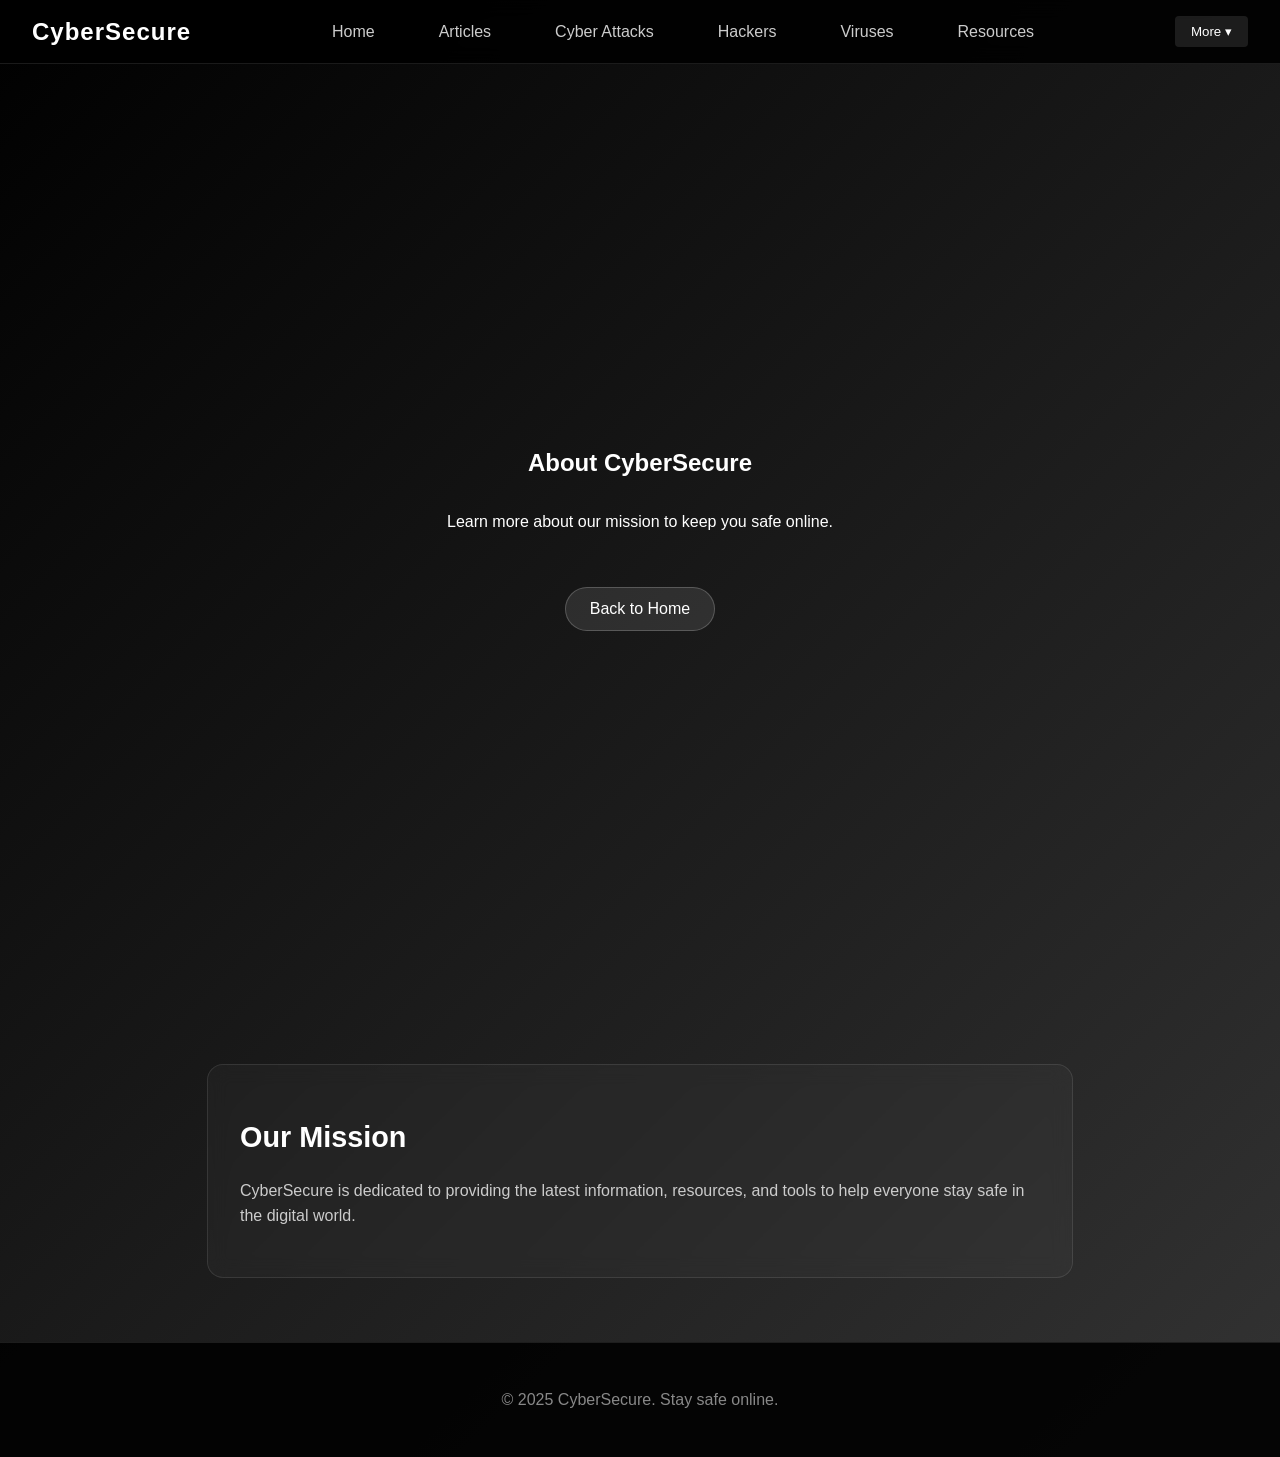
==== about.html @ 18f3741c "Add files via upload" ====
<!DOCTYPE html>
<html lang="en">
<head>
    <meta charset="UTF-8">
    <meta name="viewport" content="width=device-width, initial-scale=1.0">
    <title>About - CyberSecure</title>
    <link rel="stylesheet" href="css.css">
</head>
<body>
    <header>
        <nav class="navbar">
            <div class="navbar-logo">CyberSecure</div>
            <ul class="navbar-menu">
                <li><a href="index.html">Home</a></li>
                <li><a href="articles.html">Articles</a></li>
                <li><a href="attacks.html">Cyber Attacks</a></li>
                <li><a href="hackers.html">Hackers</a></li>
                <li><a href="viruses.html">Viruses</a></li>
                <li><a href="resources.html">Resources</a></li>
            </ul>
            <div class="navbar-dropdown">
                <button class="dropdown-btn">More ▾</button>
                <div class="dropdown-content">
                    <a href="about.html">About</a>
                    <a href="tools.html">Tools</a>
                    <a href="contact.html">Contact</a>
                </div>
            </div>
        </nav>
    </header>
    <main>
        <section class="hero">
            <h1>About CyberSecure</h1>
            <p class="hint">Learn more about our mission to keep you safe online.</p>
            <div class="quick-links">
                <a href="index.html" class="quick-link">Back to Home</a>
            </div>
        </section>
        <section class="content">
            <h2>Our Mission</h2>
            <p>CyberSecure is dedicated to providing the latest information, resources, and tools to help everyone stay safe in the digital world.</p>
        </section>
    </main>
    <footer class="footer">
        <p>&copy; 2025 CyberSecure. Stay safe online.</p>
    </footer>
</body>
</html>
---- css.css ----
/* Modern Black & White Cybersecurity Website */
body {
    margin: 0;
    font-family: 'Inter', 'Segoe UI', 'Roboto', sans-serif;
    background: linear-gradient(135deg, #000000 0%, #1a1a1a 50%, #333333 100%);
    min-height: 100vh;
    color: #ffffff;
    overflow-x: hidden;
    position: relative;
}

/* Binary Background Animation */
.binary-bg {
    position: fixed;
    top: 0;
    left: 0;
    width: 100%;
    height: 100%;
    z-index: -1;
    overflow: hidden;
    opacity: 0.1;
}

.binary-code {
    position: absolute;
    font-family: 'Courier New', monospace;
    font-size: 14px;
    color: #ffffff;
    white-space: nowrap;
    animation: fallDown 10s linear infinite;
}

@keyframes fallDown {
    0% {
        transform: translateY(-100vh);
        opacity: 0;
    }
    10% {
        opacity: 1;
    }
    90% {
        opacity: 1;
    }
    100% {
        transform: translateY(100vh);
        opacity: 0;
    }
}

/* Navigation */
.navbar {
    display: flex;
    justify-content: space-between;
    align-items: center;
    padding: 1rem 2rem;
    background: rgba(0, 0, 0, 0.9);
    backdrop-filter: blur(10px);
    border-bottom: 1px solid rgba(255, 255, 255, 0.1);
    position: fixed;
    top: 0;
    width: 100%;
    z-index: 1000;
    box-sizing: border-box;
}

.navbar-logo {
    font-size: 1.5rem;
    font-weight: 700;
    color: #ffffff;
    letter-spacing: 1px;
}

.navbar-menu {
    display: flex;
    list-style: none;
    margin: 0;
    padding: 0;
    gap: 2rem;
}

.navbar-menu li a {
    color: #cccccc;
    text-decoration: none;
    font-weight: 500;
    transition: all 0.3s ease;
    padding: 0.5rem 1rem;
    border-radius: 4px;
}

.navbar-menu li a:hover {
    color: #ffffff;
    background: rgba(255, 255, 255, 0.1);
}

.navbar-dropdown {
    position: relative;
}

.dropdown-btn {
    background: rgba(255, 255, 255, 0.1);
    color: #ffffff;
    border: none;
    padding: 0.5rem 1rem;
    border-radius: 4px;
    cursor: pointer;
    font-weight: 500;
    transition: all 0.3s ease;
}

.dropdown-btn:hover {
    background: rgba(255, 255, 255, 0.2);
}

.dropdown-content {
    position: absolute;
    top: 100%;
    right: 0;
    background: rgba(0, 0, 0, 0.95);
    backdrop-filter: blur(10px);
    border: 1px solid rgba(255, 255, 255, 0.1);
    border-radius: 8px;
    min-width: 160px;
    opacity: 0;
    visibility: hidden;
    transform: translateY(-10px);
    transition: all 0.3s ease;
    margin-top: 0.5rem;
}

.navbar-dropdown:hover .dropdown-content {
    opacity: 1;
    visibility: visible;
    transform: translateY(0);
}

.dropdown-content a {
    display: block;
    padding: 0.75rem 1rem;
    color: #cccccc;
    text-decoration: none;
    transition: all 0.3s ease;
    border-bottom: 1px solid rgba(255, 255, 255, 0.1);
}

.dropdown-content a:last-child {
    border-bottom: none;
}

.dropdown-content a:hover {
    background: rgba(255, 255, 255, 0.1);
    color: #ffffff;
}

/* Main Content */
.hero {
    min-height: 100vh;
    display: flex;
    flex-direction: column;
    justify-content: center;
    align-items: center;
    text-align: center;
    padding: 2rem;
    padding-top: 100px;
    position: relative;
}

.main-title {
    margin-bottom: 3rem;
    z-index: 1;
}

.brand {
    font-size: 1.2rem;
    color: #cccccc;
    font-weight: 400;
    margin-bottom: 0.5rem;
    letter-spacing: 2px;
    text-transform: uppercase;
}

.cyber-title {
    font-size: 4rem;
    font-weight: 800;
    color: #ffffff;
    margin: 0;
    letter-spacing: -2px;
    text-shadow: 0 0 30px rgba(255, 255, 255, 0.3);
    font-family: 'Inter', sans-serif;
}

.subtitle {
    font-size: 1.3rem;
    color: #999999;
    margin-top: 1rem;
    font-weight: 300;
    letter-spacing: 1px;
}

/* AI Search Bar Container */
.search-container {
    position: relative;
    width: 100%;
    max-width: 600px;
    margin: 2rem auto;
    z-index: 10;
}

.ai-search-bar {
    display: flex;
    align-items: center;
    background: rgba(255, 255, 255, 0.05);
    border: 2px solid rgba(255, 255, 255, 0.1);
    border-radius: 50px;
    padding: 1rem 1.5rem;
    backdrop-filter: blur(10px);
    transition: all 0.3s ease;
    position: relative;
}

.ai-search-bar:hover {
    border-color: rgba(255, 255, 255, 0.3);
    box-shadow: 0 0 30px rgba(255, 255, 255, 0.1);
}

.ai-search-bar input {
    flex: 1;
    background: none;
    border: none;
    color: #ffffff;
    font-size: 1.1rem;
    outline: none;
    padding: 0.5rem 1rem;
    font-weight: 400;
}

.ai-search-bar input::placeholder {
    color: #888888;
}

.ai-search-btn {
    background: linear-gradient(135deg, #ffffff 0%, #cccccc 100%);
    color: #000000;
    border: none;
    border-radius: 50%;
    width: 50px;
    height: 50px;
    display: flex;
    align-items: center;
    justify-content: center;
    cursor: pointer;
    transition: all 0.3s ease;
    font-size: 1.2rem;
    margin-left: 1rem;
}

.ai-search-btn:hover {
    transform: scale(1.05);
    box-shadow: 0 0 20px rgba(255, 255, 255, 0.3);
}

/* AI Response Speech Bubble */
.ai-response {
    position: absolute;
    top: 100%;
    left: 0;
    right: 0;
    margin-top: 1rem;
    background: rgba(0, 0, 0, 0.9);
    backdrop-filter: blur(15px);
    border: 1px solid rgba(255, 255, 255, 0.2);
    border-radius: 20px;
    padding: 1.5rem;
    color: #ffffff;
    font-size: 1rem;
    line-height: 1.6;
    opacity: 0;
    transform: translateY(-20px);
    transition: all 0.5s cubic-bezier(0.4, 0, 0.2, 1);
    pointer-events: none;
    max-height: 300px;
    overflow-y: auto;
}

.ai-response.show {
    opacity: 1;
    transform: translateY(0);
    pointer-events: auto;
}

.ai-response::before {
    content: '';
    position: absolute;
    top: -10px;
    left: 50%;
    transform: translateX(-50%);
    width: 0;
    height: 0;
    border-left: 10px solid transparent;
    border-right: 10px solid transparent;
    border-bottom: 10px solid rgba(0, 0, 0, 0.9);
}

/* Stats Cards */
.stats-cards {
    display: grid;
    grid-template-columns: repeat(auto-fit, minmax(200px, 1fr));
    gap: 1.5rem;
    margin: 3rem 0;
    max-width: 1000px;
    width: 100%;
}

.stats-card {
    background: rgba(255, 255, 255, 0.05);
    border: 1px solid rgba(255, 255, 255, 0.1);
    border-radius: 16px;
    padding: 2rem;
    text-align: center;
    backdrop-filter: blur(10px);
    transition: all 0.3s ease;
}

.stats-card:hover {
    transform: translateY(-5px);
    border-color: rgba(255, 255, 255, 0.3);
    box-shadow: 0 20px 40px rgba(0, 0, 0, 0.3);
}

.stats-icon {
    font-size: 2rem;
    margin-bottom: 1rem;
    opacity: 0.8;
}

.stats-main {
    font-size: 2.5rem;
    font-weight: 700;
    color: #ffffff;
    margin-bottom: 0.5rem;
}

.stats-label {
    font-size: 0.9rem;
    color: #cccccc;
    font-weight: 400;
    margin-bottom: 0.5rem;
}

.stats-change {
    font-size: 0.8rem;
    padding: 0.25rem 0.5rem;
    border-radius: 12px;
    font-weight: 500;
    background: rgba(255, 255, 255, 0.1);
    color: #ffffff;
    display: inline-block;
}

/* Quick Actions */
.quick-actions {
    margin: 4rem 0;
    max-width: 1000px;
    width: 100%;
}

.quick-actions h2 {
    text-align: center;
    font-size: 2rem;
    font-weight: 600;
    margin-bottom: 2rem;
    color: #ffffff;
}

.actions-grid {
    display: grid;
    grid-template-columns: repeat(auto-fit, minmax(240px, 1fr));
    gap: 1.5rem;
}

.action-card {
    background: rgba(255, 255, 255, 0.05);
    border: 1px solid rgba(255, 255, 255, 0.1);
    border-radius: 16px;
    padding: 2rem;
    text-align: center;
    text-decoration: none;
    color: #ffffff;
    transition: all 0.3s ease;
    backdrop-filter: blur(10px);
}

.action-card:hover {
    transform: translateY(-5px);
    border-color: rgba(255, 255, 255, 0.3);
    box-shadow: 0 20px 40px rgba(0, 0, 0, 0.3);
    color: #ffffff;
}

.action-icon {
    font-size: 2.5rem;
    margin-bottom: 1rem;
    opacity: 0.8;
}

.action-title {
    font-size: 1.2rem;
    font-weight: 600;
    margin-bottom: 0.5rem;
}

.action-desc {
    font-size: 0.9rem;
    color: #cccccc;
    line-height: 1.4;
}

/* Common Questions & Fun Facts */
.common-questions, .fun-facts {
    margin: 3rem 0;
    max-width: 800px;
    width: 100%;
    background: rgba(255, 255, 255, 0.03);
    border: 1px solid rgba(255, 255, 255, 0.1);
    border-radius: 16px;
    padding: 2rem;
    backdrop-filter: blur(10px);
}

.common-questions h2, .fun-facts h2 {
    font-size: 1.5rem;
    font-weight: 600;
    margin-bottom: 1.5rem;
    color: #ffffff;
    text-align: center;
}

.common-questions ul, .fun-facts ul {
    list-style: none;
    padding: 0;
    margin: 0;
}

.common-questions li, .fun-facts li {
    padding: 0.75rem 0;
    border-bottom: 1px solid rgba(255, 255, 255, 0.1);
    color: #cccccc;
    line-height: 1.5;
}

.common-questions li:last-child, .fun-facts li:last-child {
    border-bottom: none;
}

/* Binary Trail Effect */
.binary-trail {
    position: fixed;
    pointer-events: none;
    font-family: 'Courier New', monospace;
    font-size: 12px;
    color: rgba(255, 255, 255, 0.6);
    z-index: 5;
    animation: fadeTrail 1.5s ease-out forwards;
}

@keyframes fadeTrail {
    0% {
        opacity: 1;
        transform: scale(1);
    }
    100% {
        opacity: 0;
        transform: scale(0.8) translateY(20px);
    }
}

/* Content Pages */
.content {
    max-width: 800px;
    margin: 2rem auto;
    padding: 2rem;
    background: rgba(255, 255, 255, 0.03);
    border: 1px solid rgba(255, 255, 255, 0.1);
    border-radius: 16px;
    backdrop-filter: blur(10px);
}

.content h2 {
    color: #ffffff;
    font-size: 1.8rem;
    margin-bottom: 1.5rem;
    font-weight: 600;
}

.content p {
    color: #cccccc;
    line-height: 1.6;
    margin-bottom: 1rem;
}

.content ul {
    list-style: none;
    padding: 0;
}

.content li {
    padding: 0.75rem 0;
    border-bottom: 1px solid rgba(255, 255, 255, 0.1);
}

.content li:last-child {
    border-bottom: none;
}

.content a {
    color: #ffffff;
    text-decoration: none;
    transition: color 0.3s ease;
}

.content a:hover {
    color: #cccccc;
}

/* Quick Links */
.quick-links {
    text-align: center;
    margin: 2rem 0;
}

.quick-link {
    display: inline-block;
    background: rgba(255, 255, 255, 0.1);
    color: #ffffff;
    padding: 0.75rem 1.5rem;
    border-radius: 25px;
    text-decoration: none;
    margin: 0.5rem;
    transition: all 0.3s ease;
    font-weight: 500;
    border: 1px solid rgba(255, 255, 255, 0.2);
}

.quick-link:hover {
    background: rgba(255, 255, 255, 0.2);
    transform: translateY(-2px);
    box-shadow: 0 10px 20px rgba(0, 0, 0, 0.2);
    color: #ffffff;
}

/* Footer */
.footer {
    background: rgba(0, 0, 0, 0.9);
    border-top: 1px solid rgba(255, 255, 255, 0.1);
    padding: 2rem;
    text-align: center;
    color: #888888;
    margin-top: 4rem;
}

/* Animations */
@keyframes fadeInUp {
    from {
        opacity: 0;
        transform: translateY(30px);
    }
    to {
        opacity: 1;
        transform: translateY(0);
    }
}

.hero > * {
    animation: fadeInUp 0.8s ease-out;
}

/* Responsive Design */
@media (max-width: 768px) {
    .navbar {
        padding: 1rem;
    }
    
    .navbar-menu {
        display: none;
    }
    
    .cyber-title {
        font-size: 2.5rem;
    }
    
    .hero {
        padding: 1rem;
        padding-top: 80px;
    }
    
    .stats-cards {
        grid-template-columns: 1fr;
    }
    
    .actions-grid {
        grid-template-columns: 1fr;
    }
    
    .ai-search-bar {
        padding: 0.75rem 1rem;
    }
    
    .content {
        margin: 1rem;
        padding: 1.5rem;
    }
}

/* Form Styling */
form input, form textarea {
    background: rgba(255, 255, 255, 0.05);
    border: 1px solid rgba(255, 255, 255, 0.2);
    color: #ffffff;
    border-radius: 8px;
    padding: 12px;
    font-family: inherit;
    transition: border-color 0.3s ease;
}

form input:focus, form textarea:focus {
    outline: none;
    border-color: rgba(255, 255, 255, 0.5);
}

form input::placeholder, form textarea::placeholder {
    color: #888888;
}
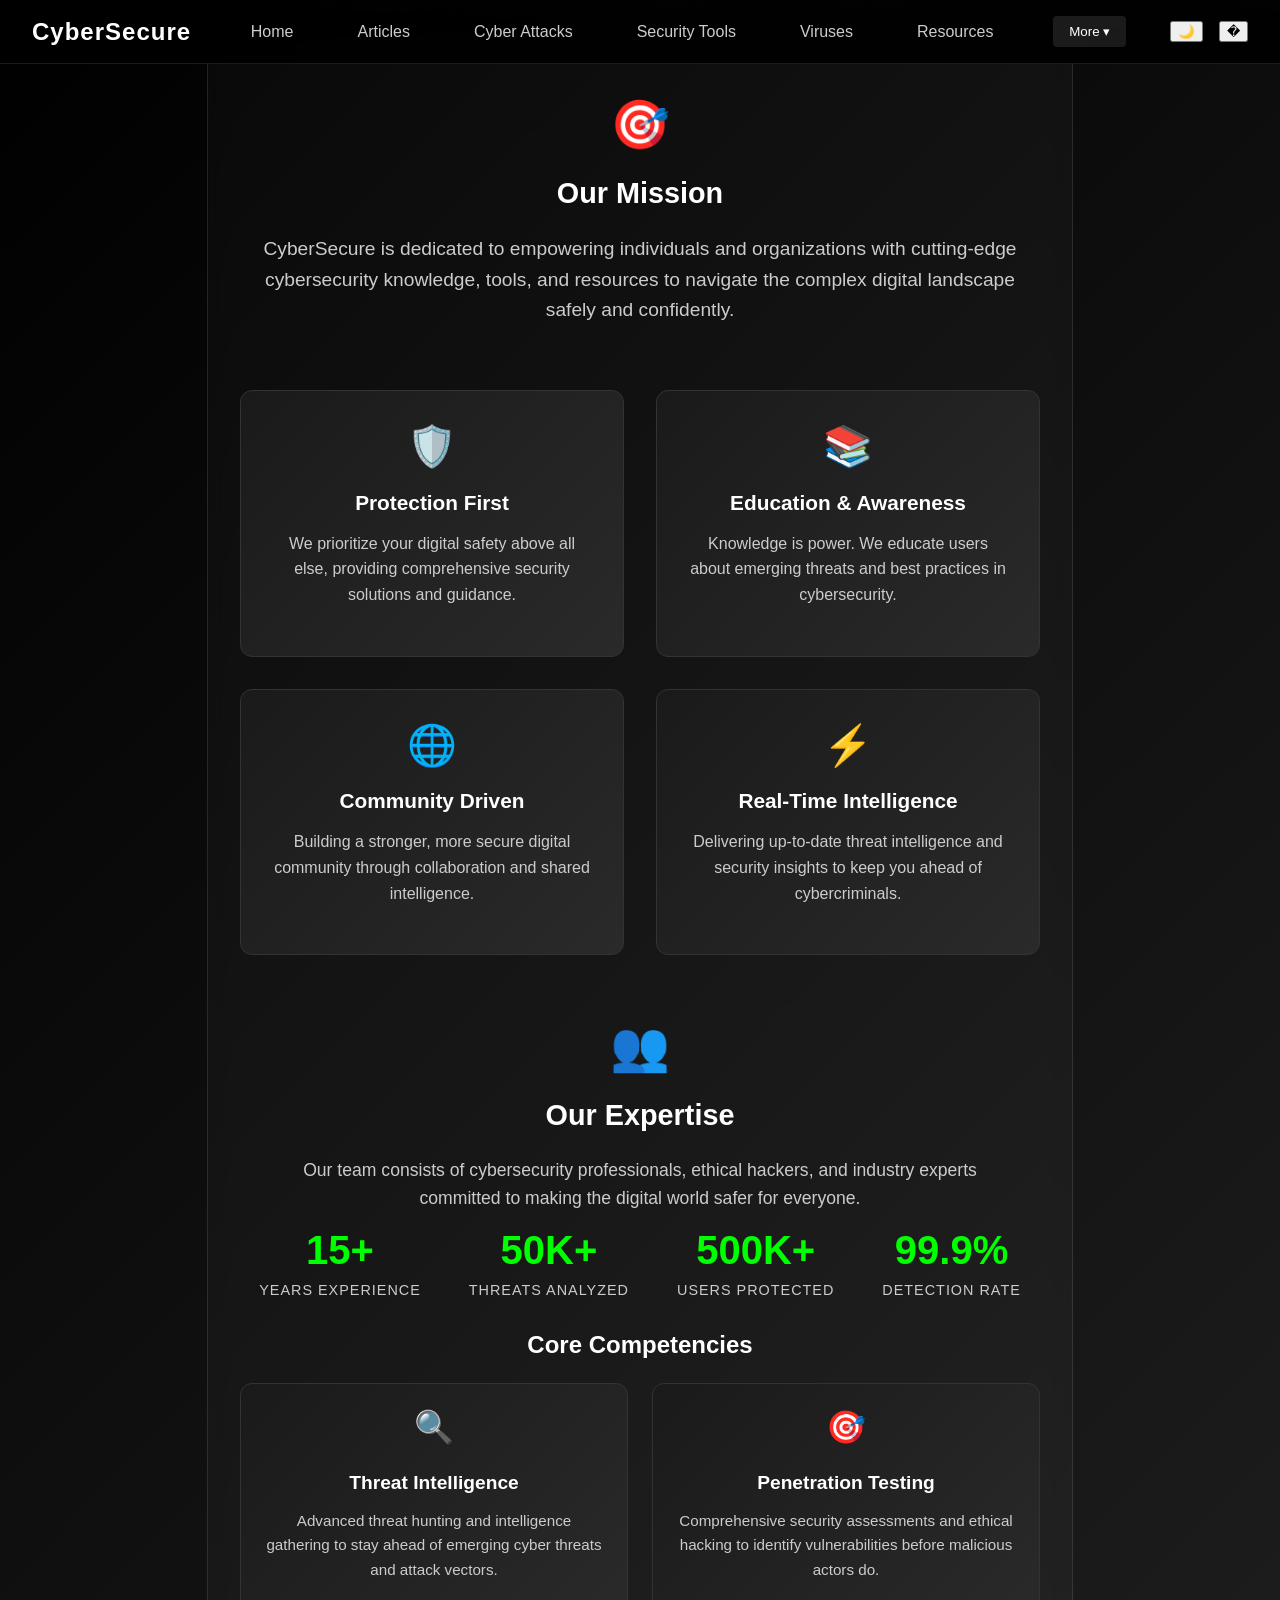
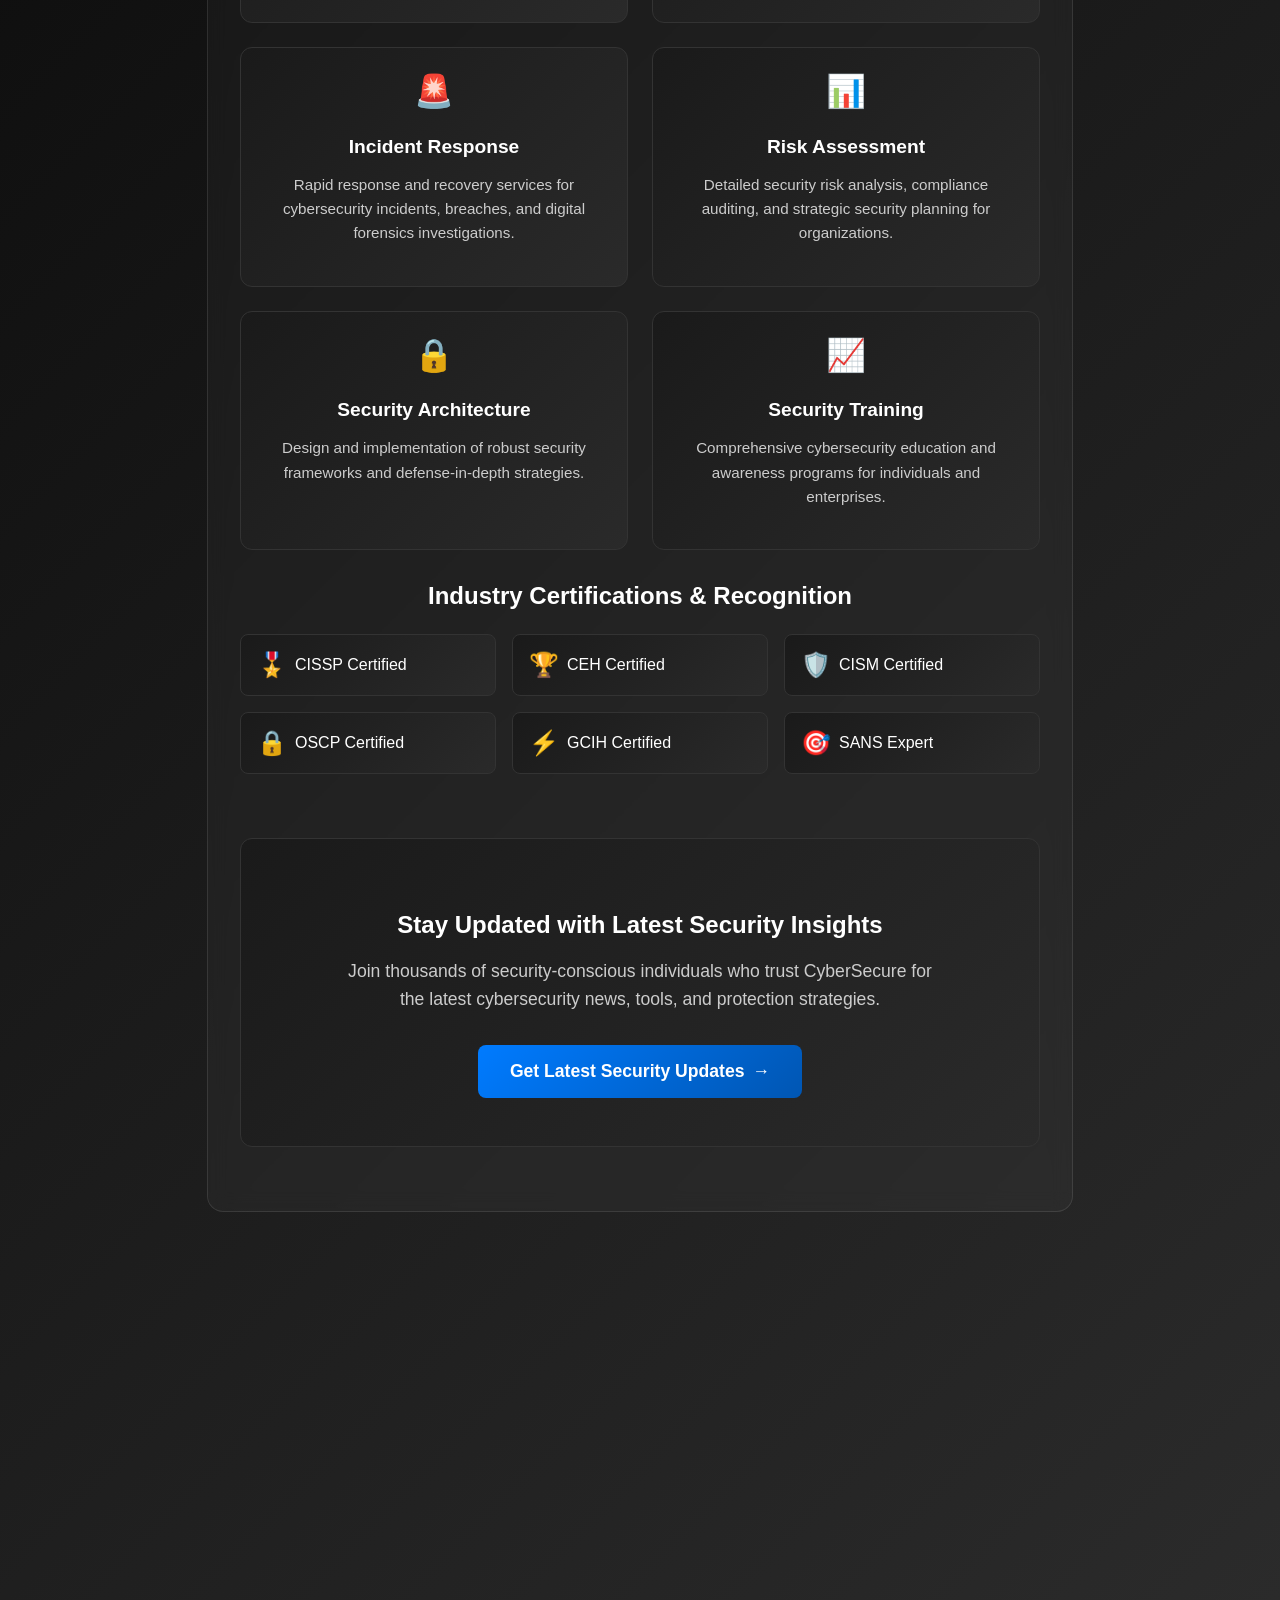
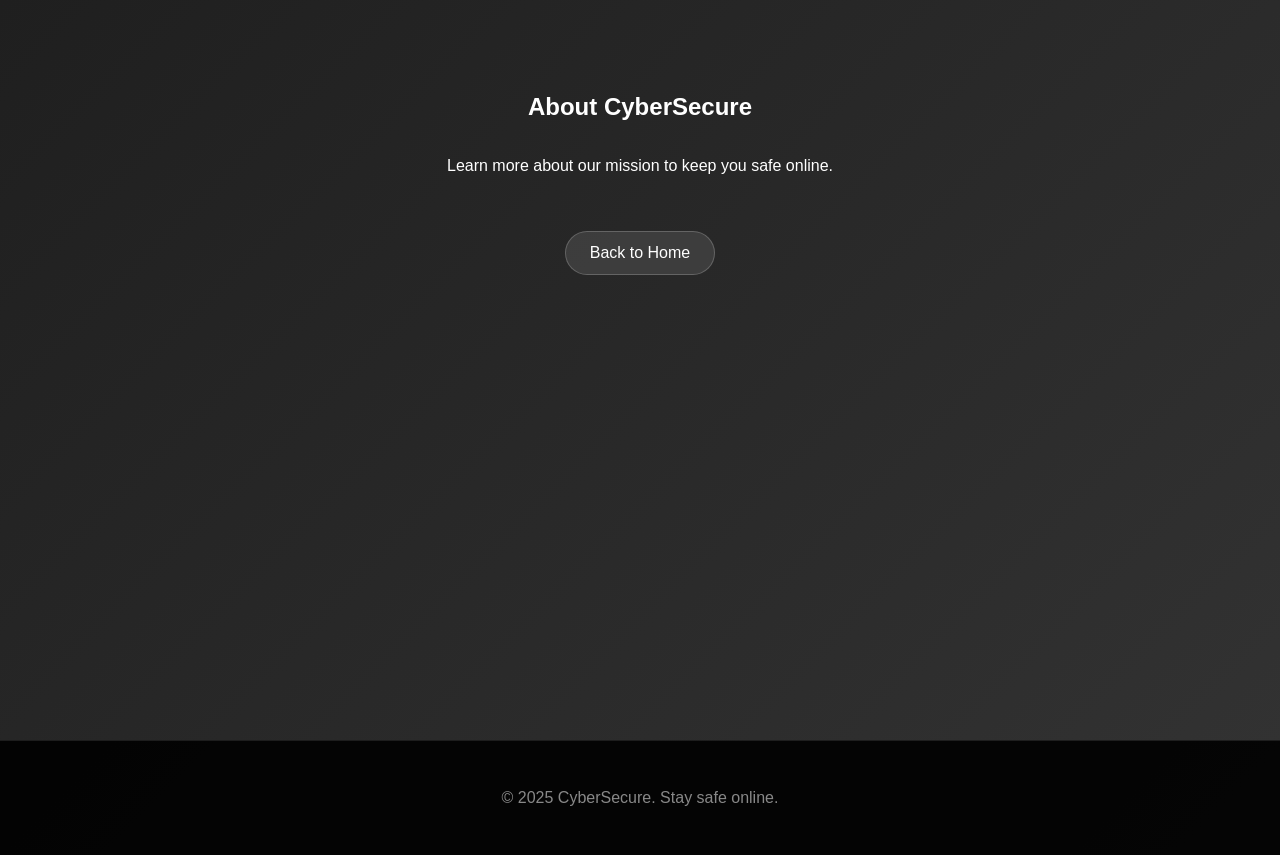
==== commit 25c183fc: "Add files via upload" ====
--- a/about.html
+++ b/about.html
@@ -14,7 +14,7 @@
                 <li><a href="index.html">Home</a></li>
                 <li><a href="articles.html">Articles</a></li>
                 <li><a href="attacks.html">Cyber Attacks</a></li>
-                <li><a href="hackers.html">Hackers</a></li>
+                <li><a href="tools.html">Security Tools</a></li>
                 <li><a href="viruses.html">Viruses</a></li>
                 <li><a href="resources.html">Resources</a></li>
             </ul>
@@ -26,9 +26,153 @@
                     <a href="contact.html">Contact</a>
                 </div>
             </div>
+            <div class="navbar-controls">
+                <button id="theme-toggle" class="control-btn" title="Toggle Theme">
+                    <span class="theme-icon">🌙</span>
+                </button>
+                <button id="music-toggle" class="control-btn" title="Toggle Mouse Trail">
+                    <span class="music-icon">🐭</span>
+                </button>
+            </div>
         </nav>
     </header>
     <main>
+        <section class="content">
+            <div class="about-container">
+                <div class="mission-section">
+                    <div class="section-icon">🎯</div>
+                    <h2>Our Mission</h2>
+                    <p class="mission-text">CyberSecure is dedicated to empowering individuals and organizations with cutting-edge cybersecurity knowledge, tools, and resources to navigate the complex digital landscape safely and confidently.</p>
+                </div>
+
+                <div class="values-grid">
+                    <div class="value-card">
+                        <div class="value-icon">🛡️</div>
+                        <h3>Protection First</h3>
+                        <p>We prioritize your digital safety above all else, providing comprehensive security solutions and guidance.</p>
+                    </div>
+
+                    <div class="value-card">
+                        <div class="value-icon">📚</div>
+                        <h3>Education & Awareness</h3>
+                        <p>Knowledge is power. We educate users about emerging threats and best practices in cybersecurity.</p>
+                    </div>
+
+                    <div class="value-card">
+                        <div class="value-icon">🌐</div>
+                        <h3>Community Driven</h3>
+                        <p>Building a stronger, more secure digital community through collaboration and shared intelligence.</p>
+                    </div>
+
+                    <div class="value-card">
+                        <div class="value-icon">⚡</div>
+                        <h3>Real-Time Intelligence</h3>
+                        <p>Delivering up-to-date threat intelligence and security insights to keep you ahead of cybercriminals.</p>
+                    </div>
+                </div>
+
+                <div class="team-section">
+                    <div class="section-icon">👥</div>
+                    <h2>Our Expertise</h2>
+                    <p class="team-description">Our team consists of cybersecurity professionals, ethical hackers, and industry experts committed to making the digital world safer for everyone.</p>
+                    
+                    <div class="stats-container">
+                        <div class="stat-item">
+                            <span class="stat-number">15+</span>
+                            <span class="stat-label">Years Experience</span>
+                        </div>
+                        <div class="stat-item">
+                            <span class="stat-number">50K+</span>
+                            <span class="stat-label">Threats Analyzed</span>
+                        </div>
+                        <div class="stat-item">
+                            <span class="stat-number">500K+</span>
+                            <span class="stat-label">Users Protected</span>
+                        </div>
+                        <div class="stat-item">
+                            <span class="stat-number">99.9%</span>
+                            <span class="stat-label">Detection Rate</span>
+                        </div>
+                    </div>
+
+                    <div class="expertise-areas">
+                        <h3>Core Competencies</h3>
+                        <div class="expertise-grid">
+                            <div class="expertise-card">
+                                <div class="expertise-icon">🔍</div>
+                                <h4>Threat Intelligence</h4>
+                                <p>Advanced threat hunting and intelligence gathering to stay ahead of emerging cyber threats and attack vectors.</p>
+                            </div>
+                            <div class="expertise-card">
+                                <div class="expertise-icon">🎯</div>
+                                <h4>Penetration Testing</h4>
+                                <p>Comprehensive security assessments and ethical hacking to identify vulnerabilities before malicious actors do.</p>
+                            </div>
+                            <div class="expertise-card">
+                                <div class="expertise-icon">🚨</div>
+                                <h4>Incident Response</h4>
+                                <p>Rapid response and recovery services for cybersecurity incidents, breaches, and digital forensics investigations.</p>
+                            </div>
+                            <div class="expertise-card">
+                                <div class="expertise-icon">📊</div>
+                                <h4>Risk Assessment</h4>
+                                <p>Detailed security risk analysis, compliance auditing, and strategic security planning for organizations.</p>
+                            </div>
+                            <div class="expertise-card">
+                                <div class="expertise-icon">🔒</div>
+                                <h4>Security Architecture</h4>
+                                <p>Design and implementation of robust security frameworks and defense-in-depth strategies.</p>
+                            </div>
+                            <div class="expertise-card">
+                                <div class="expertise-icon">📈</div>
+                                <h4>Security Training</h4>
+                                <p>Comprehensive cybersecurity education and awareness programs for individuals and enterprises.</p>
+                            </div>
+                        </div>
+                    </div>
+
+                    <div class="certifications-section">
+                        <h3>Industry Certifications & Recognition</h3>
+                        <div class="certifications-grid">
+                            <div class="cert-badge">
+                                <div class="cert-icon">🎖️</div>
+                                <span>CISSP Certified</span>
+                            </div>
+                            <div class="cert-badge">
+                                <div class="cert-icon">🏆</div>
+                                <span>CEH Certified</span>
+                            </div>
+                            <div class="cert-badge">
+                                <div class="cert-icon">🛡️</div>
+                                <span>CISM Certified</span>
+                            </div>
+                            <div class="cert-badge">
+                                <div class="cert-icon">🔒</div>
+                                <span>OSCP Certified</span>
+                            </div>
+                            <div class="cert-badge">
+                                <div class="cert-icon">⚡</div>
+                                <span>GCIH Certified</span>
+                            </div>
+                            <div class="cert-badge">
+                                <div class="cert-icon">🎯</div>
+                                <span>SANS Expert</span>
+                            </div>
+                        </div>
+                    </div>
+                </div>
+
+                <div class="cta-section">
+                    <h3>Stay Updated with Latest Security Insights</h3>
+                    <p>Join thousands of security-conscious individuals who trust CyberSecure for the latest cybersecurity news, tools, and protection strategies.</p>
+                    <a href="https://www.cisa.gov/cybersecurity-best-practices" target="_blank" class="learn-more-btn primary">
+                        <span>Get Latest Security Updates</span>
+                        <span class="btn-icon">→</span>
+                    </a>
+                </div>
+            </div>
+        </section>
+        
         <section class="hero">
             <h1>About CyberSecure</h1>
             <p class="hint">Learn more about our mission to keep you safe online.</p>
@@ -36,13 +180,10 @@
                 <a href="index.html" class="quick-link">Back to Home</a>
             </div>
         </section>
-        <section class="content">
-            <h2>Our Mission</h2>
-            <p>CyberSecure is dedicated to providing the latest information, resources, and tools to help everyone stay safe in the digital world.</p>
-        </section>
     </main>
     <footer class="footer">
         <p>&copy; 2025 CyberSecure. Stay safe online.</p>
     </footer>
+    <script src="javascript.js"></script>
 </body>
 </html>
--- a/css.css
+++ b/css.css
@@ -20,6 +20,476 @@
     overflow: hidden;
     opacity: 0.1;
 }
+
+.binary-code {
+    position: absolute;
+    font-family: 'Courier New', monospace;
+    font-size: 14px;
+    color: #ffffff;
+    white-space: nowrap;
+    animation: fallDown 10s linear infinite;
+}
+
+.tool-card::before {
+    content: '';
+    position: absolute;
+    top: 0;
+    left: -100%;
+    width: 100%;
+    height: 100%;
+    background: linear-gradient(90deg, transparent, rgba(255, 255, 255, 0.05), transparent);
+    transition: left 0.5s ease;
+}
+
+.tool-card:hover::before {
+    left: 100%;
+}
+
+.tool-icon {
+    font-size: 3rem;
+    text-align: center;
+    margin-bottom: 10px;
+    filter: drop-shadow(0 0 10px rgba(255, 255, 255, 0.3));
+}
+
+.tool-info {
+    flex: 1;
+    display: flex;
+    flex-direction: column;
+    gap: 10px;
+}
+
+.tool-name {
+    color: #fff;
+    font-size: 1.3rem;
+    font-weight: 600;
+    margin: 0;
+    text-align: center;
+}
+
+.tool-description {
+    color: #ccc;
+    font-size: 0.95rem;
+    line-height: 1.5;
+    margin: 0;
+    text-align: center;
+}
+
+.tool-features {
+    display: flex;
+    flex-wrap: wrap;
+    gap: 8px;
+    justify-content: center;
+    margin: 10px 0;
+}
+
+.feature-tag {
+    background: linear-gradient(45deg, #333, #555);
+    color: #fff;
+    padding: 4px 12px;
+    border-radius: 20px;
+    font-size: 0.8rem;
+    border: 1px solid #666;
+    font-weight: 500;
+}
+
+.download-btn {
+    background: linear-gradient(135deg, #000, #333);
+    color: #fff;
+    text-decoration: none;
+    padding: 12px 24px;
+    border-radius: 8px;
+    text-align: center;
+    font-weight: 600;
+    border: 2px solid #fff;
+    transition: all 0.3s ease;
+    display: flex;
+    align-items: center;
+    justify-content: center;
+    gap: 8px;
+    margin-top: auto;
+}
+
+.download-btn:hover {
+    background: linear-gradient(135deg, #fff, #ccc);
+    color: #000;
+    transform: scale(1.05);
+    box-shadow: 0 5px 20px rgba(255, 255, 255, 0.3);
+}
+
+.download-icon {
+    font-size: 1.1rem;
+}
+
+.security-tips {
+    margin-top: 50px;
+    padding-top: 30px;
+    border-top: 1px solid #333;
+}
+
+.tips-grid {
+    display: grid;
+    grid-template-columns: repeat(auto-fit, minmax(250px, 1fr));
+    gap: 20px;
+    margin: 20px 0;
+}
+
+.tip-card {
+    background: linear-gradient(135deg, rgba(0, 0, 0, 0.6), rgba(20, 20, 20, 0.6));
+    border: 1px solid #444;
+    border-radius: 10px;
+    padding: 20px;
+    transition: all 0.3s ease;
+}
+
+.tip-card:hover {
+    border-color: #fff;
+    background: linear-gradient(135deg, rgba(10, 10, 10, 0.8), rgba(30, 30, 30, 0.8));
+}
+
+.tip-card h4 {
+    color: #fff;
+    margin: 0 0 10px 0;
+    font-size: 1.1rem;
+}
+
+.tip-card p {
+    color: #ccc;
+    margin: 0;
+    font-size: 0.9rem;
+    line-height: 1.4;
+}
+
+/* Light mode styles for tools */
+.light-mode .tool-card {
+    background: linear-gradient(135deg, rgba(255, 255, 255, 0.9), rgba(240, 240, 240, 0.9));
+    border-color: #ddd;
+    color: #333;
+}
+
+.light-mode .tool-card:hover {
+    border-color: #000;
+    box-shadow: 0 10px 30px rgba(0, 0, 0, 0.1);
+}
+
+.light-mode .tool-name {
+    color: #333;
+}
+
+.light-mode .tool-description {
+    color: #666;
+}
+
+.light-mode .feature-tag {
+    background: linear-gradient(45deg, #e0e0e0, #f0f0f0);
+    color: #333;
+    border-color: #ccc;
+}
+
+.light-mode .download-btn {
+    background: linear-gradient(135deg, #fff, #f0f0f0);
+    color: #333;
+    border-color: #333;
+}
+
+.light-mode .download-btn:hover {
+    background: linear-gradient(135deg, #333, #555);
+    color: #fff;
+    box-shadow: 0 5px 20px rgba(0, 0, 0, 0.2);
+}
+
+.light-mode .tip-card {
+    background: linear-gradient(135deg, rgba(255, 255, 255, 0.8), rgba(245, 245, 245, 0.8));
+    border-color: #ddd;
+}
+
+.light-mode .tip-card:hover {
+    border-color: #333;
+    background: linear-gradient(135deg, rgba(250, 250, 250, 0.9), rgba(240, 240, 240, 0.9));
+}
+
+.light-mode .tip-card h4 {
+    color: #333;
+}
+
+.light-mode .tip-card p {
+    color: #666;
+}
+
+.light-mode .security-tips {
+    border-top-color: #ddd;
+}
+
+/* Price tag styles */
+.price-tag {
+    padding: 4px 8px;
+    border-radius: 12px;
+    font-size: 0.8em;
+    font-weight: bold;
+    margin: 2px;
+    display: inline-block;
+}
+
+.price-tag.free {
+    background: linear-gradient(135deg, #00ff88, #00cc66);
+    color: #000;
+}
+
+.price-tag.freemium {
+    background: linear-gradient(135deg, #00bfff, #0088cc);
+    color: white;
+}
+
+.price-tag.paid {
+    background: linear-gradient(135deg, #ffd700, #ffb347);
+    color: #000;
+}
+
+/* Premium download button styling */
+.download-btn.premium {
+    background: linear-gradient(135deg, #ffd700, #ffb347);
+    color: #000;
+}
+
+.download-btn.premium:hover {
+    background: linear-gradient(135deg, #ffb347, #ff8c00);
+}
+
+/* Light mode price tag styles */
+.light-mode .price-tag.free {
+    background: linear-gradient(135deg, #28a745, #1e7e34);
+    color: white;
+}
+
+.light-mode .price-tag.freemium {
+    background: linear-gradient(135deg, #17a2b8, #117a8b);
+    color: white;
+}
+
+.light-mode .price-tag.paid {
+    background: linear-gradient(135deg, #ffc107, #e0a800);
+    color: #212529;
+}
+
+.light-mode .download-btn.premium {
+    background: linear-gradient(135deg, #ffc107, #e0a800);
+    color: #212529;
+}
+
+.light-mode .download-btn.premium:hover {
+    background: linear-gradient(135deg, #e0a800, #d39e00);
+}
+
+/* Expertise Areas Styling */
+.expertise-areas {
+    margin: 2rem 0;
+}
+
+.expertise-areas h3 {
+    text-align: center;
+    margin-bottom: 1.5rem;
+    color: var(--text-primary);
+    font-size: 1.5rem;
+}
+
+.expertise-grid {
+    display: grid;
+    grid-template-columns: repeat(auto-fit, minmax(300px, 1fr));
+    gap: 1.5rem;
+    margin-top: 1rem;
+}
+
+.expertise-card {
+    background: var(--card-bg);
+    border: 1px solid var(--border-color);
+    border-radius: 12px;
+    padding: 1.5rem;
+    transition: all 0.3s ease;
+}
+
+.expertise-card:hover {
+    transform: translateY(-2px);
+    box-shadow: 0 8px 25px rgba(0, 0, 0, 0.15);
+    border-color: var(--accent-color);
+}
+
+.expertise-icon {
+    font-size: 2rem;
+    margin-bottom: 1rem;
+}
+
+.expertise-card h4 {
+    color: var(--text-primary);
+    margin-bottom: 0.5rem;
+    font-size: 1.2rem;
+}
+
+.expertise-card p {
+    color: var(--text-secondary);
+    line-height: 1.6;
+    font-size: 0.95rem;
+}
+
+/* Certifications Section */
+.certifications-section {
+    margin: 2rem 0;
+}
+
+.certifications-section h3 {
+    text-align: center;
+    margin-bottom: 1.5rem;
+    color: var(--text-primary);
+    font-size: 1.5rem;
+}
+
+.certifications-grid {
+    display: grid;
+    grid-template-columns: repeat(auto-fit, minmax(200px, 1fr));
+    gap: 1rem;
+    margin-top: 1rem;
+}
+
+.cert-badge {
+    background: var(--card-bg);
+    border: 1px solid var(--border-color);
+    border-radius: 8px;
+    padding: 1rem;
+    display: flex;
+    align-items: center;
+    gap: 0.5rem;
+    transition: all 0.3s ease;
+}
+
+.cert-badge:hover {
+    transform: translateY(-2px);
+    box-shadow: 0 4px 15px rgba(0, 0, 0, 0.1);
+    border-color: var(--accent-color);
+}
+
+.cert-icon {
+    font-size: 1.5rem;
+}
+
+.cert-badge span {
+    color: var(--text-primary);
+    font-weight: 500;
+}
+
+/* Response Times Section */
+.response-times {
+    margin: 2rem 0;
+    padding: 2rem;
+    background: var(--card-bg);
+    border: 1px solid var(--border-color);
+    border-radius: 12px;
+}
+
+.response-times h2 {
+    text-align: center;
+    margin-bottom: 1.5rem;
+    color: var(--text-primary);
+}
+
+.response-grid {
+    display: grid;
+    grid-template-columns: repeat(auto-fit, minmax(200px, 1fr));
+    gap: 1.5rem;
+}
+
+.response-item {
+    text-align: center;
+    padding: 1rem;
+    background: var(--bg-secondary);
+    border-radius: 8px;
+    border: 1px solid var(--border-color);
+    transition: all 0.3s ease;
+}
+
+.response-item:hover {
+    transform: translateY(-2px);
+    border-color: var(--accent-color);
+}
+
+.response-icon {
+    font-size: 2rem;
+    margin-bottom: 0.5rem;
+}
+
+.response-item h4 {
+    color: var(--text-primary);
+    margin-bottom: 0.5rem;
+    font-size: 1rem;
+}
+
+.response-time {
+    color: var(--accent-color);
+    font-weight: bold;
+    font-size: 1.2rem;
+}
+
+/* Enhanced social links */
+.social-link {
+    display: inline-block;
+    margin: 0.25rem 0.5rem;
+    padding: 0.5rem 1rem;
+    background: var(--card-bg);
+    border: 1px solid var(--border-color);
+    border-radius: 6px;
+    color: var(--text-primary);
+    text-decoration: none;
+    transition: all 0.3s ease;
+    font-size: 0.9rem;
+}
+
+.social-link:hover {
+    background: var(--accent-color);
+    color: white;
+    transform: translateY(-1px);
+}
+
+/* CSS Variables for consistency */
+:root {
+    --text-primary: #ffffff;
+    --text-secondary: #cccccc;
+    --card-bg: linear-gradient(135deg, #1a1a1a 0%, #2a2a2a 100%);
+    --border-color: #333333;
+    --accent-color: #00ff00;
+    --bg-secondary: rgba(255, 255, 255, 0.05);
+}
+
+body.light-mode {
+    --text-primary: #212529;
+    --text-secondary: #495057;
+    --card-bg: linear-gradient(135deg, #f8f9fa 0%, #e9ecef 100%);
+    --border-color: #dee2e6;
+    --accent-color: #007bff;
+    --bg-secondary: rgba(0, 0, 0, 0.05);
+}
+
+/* Loading animations for tools */
+@keyframes toolCardLoad {
+    from {
+        opacity: 0;
+        transform: translateY(20px);
+    }
+    to {
+        opacity: 1;
+        transform: translateY(0);
+    }
+}
+
+.tool-card {
+    animation: toolCardLoad 0.6s ease-out;
+}
+
+.tool-card:nth-child(1) { animation-delay: 0.1s; }
+.tool-card:nth-child(2) { animation-delay: 0.2s; }
+.tool-card:nth-child(3) { animation-delay: 0.3s; }
+.tool-card:nth-child(4) { animation-delay: 0.4s; }
+.tool-card:nth-child(5) { animation-delay: 0.5s; }
+.tool-card:nth-child(6) { animation-delay: 0.6s; }
+.tool-card:nth-child(7) { animation-delay: 0.7s; }
+.tool-card:nth-child(8) { animation-delay: 0.8s; }
 
 .binary-code {
     position: absolute;
@@ -90,6 +560,42 @@
 .navbar-menu li a:hover {
     color: #ffffff;
     background: rgba(255, 255, 255, 0.1);
+}
+
+.navbar-controls {
+    display: flex;
+    align-items: center;
+    gap: 1rem;
+}
+
+.theme-toggle, .music-toggle {
+    background: rgba(255, 255, 255, 0.1);
+    color: #ffffff;
+    border: none;
+    border-radius: 50%;
+    width: 40px;
+    height: 40px;
+    display: flex;
+    align-items: center;
+    justify-content: center;
+    cursor: pointer;
+    transition: all 0.3s ease;
+    font-size: 1.2rem;
+}
+
+.theme-toggle:hover, .music-toggle:hover {
+    background: rgba(255, 255, 255, 0.2);
+    transform: scale(1.1);
+}
+
+.music-toggle.playing {
+    background: rgba(255, 255, 255, 0.3);
+    animation: pulse 2s infinite;
+}
+
+@keyframes pulse {
+    0%, 100% { transform: scale(1); opacity: 1; }
+    50% { transform: scale(1.05); opacity: 0.8; }
 }
 
 .navbar-dropdown {
@@ -629,3 +1135,1306 @@
 form input::placeholder, form textarea::placeholder {
     color: #888888;
 }
+
+/* Light Mode Styles */
+body.light-mode {
+    background: linear-gradient(135deg, #f8f9fa 0%, #e9ecef 50%, #dee2e6 100%);
+    color: #212529;
+}
+
+body.light-mode .binary-bg {
+    opacity: 0.05;
+}
+
+body.light-mode .binary-code {
+    color: #212529;
+}
+
+body.light-mode .navbar {
+    background: rgba(255, 255, 255, 0.95);
+    border-bottom: 1px solid rgba(0, 0, 0, 0.1);
+}
+
+body.light-mode .navbar-logo {
+    color: #212529;
+}
+
+body.light-mode .navbar-menu li a {
+    color: #495057;
+}
+
+body.light-mode .navbar-menu li a:hover {
+    color: #212529;
+    background: rgba(0, 0, 0, 0.1);
+}
+
+body.light-mode .theme-toggle, 
+body.light-mode .music-toggle {
+    background: rgba(0, 0, 0, 0.1);
+    color: #212529;
+}
+
+body.light-mode .theme-toggle:hover, 
+body.light-mode .music-toggle:hover {
+    background: rgba(0, 0, 0, 0.2);
+}
+
+body.light-mode .dropdown-btn {
+    background: rgba(0, 0, 0, 0.1);
+    color: #212529;
+}
+
+body.light-mode .dropdown-btn:hover {
+    background: rgba(0, 0, 0, 0.2);
+}
+
+body.light-mode .dropdown-content {
+    background: rgba(255, 255, 255, 0.95);
+    border: 1px solid rgba(0, 0, 0, 0.1);
+}
+
+body.light-mode .dropdown-content a {
+    color: #495057;
+    border-bottom: 1px solid rgba(0, 0, 0, 0.1);
+}
+
+body.light-mode .dropdown-content a:hover {
+    background: rgba(0, 0, 0, 0.1);
+    color: #212529;
+}
+
+body.light-mode .cyber-title {
+    color: #212529;
+    text-shadow: 0 0 30px rgba(0, 0, 0, 0.2);
+}
+
+body.light-mode .brand {
+    color: #495057;
+}
+
+body.light-mode .subtitle {
+    color: #6c757d;
+}
+
+body.light-mode .ai-search-bar {
+    background: rgba(255, 255, 255, 0.8);
+    border: 2px solid rgba(0, 0, 0, 0.1);
+}
+
+body.light-mode .ai-search-bar:hover {
+    border-color: rgba(0, 0, 0, 0.3);
+    box-shadow: 0 0 30px rgba(0, 0, 0, 0.1);
+}
+
+body.light-mode .ai-search-bar input {
+    color: #212529;
+}
+
+body.light-mode .ai-search-bar input::placeholder {
+    color: #6c757d;
+}
+
+body.light-mode .ai-search-btn {
+    background: linear-gradient(135deg, #212529 0%, #495057 100%);
+    color: #ffffff;
+}
+
+body.light-mode .ai-response {
+    background: rgba(255, 255, 255, 0.9);
+    border: 1px solid rgba(0, 0, 0, 0.2);
+    color: #212529;
+}
+
+body.light-mode .ai-response::before {
+    border-bottom-color: rgba(255, 255, 255, 0.9);
+}
+
+body.light-mode .stats-card {
+    background: rgba(255, 255, 255, 0.8);
+    border: 1px solid rgba(0, 0, 0, 0.1);
+}
+
+body.light-mode .stats-card:hover {
+    border-color: rgba(0, 0, 0, 0.3);
+    box-shadow: 0 20px 40px rgba(0, 0, 0, 0.15);
+}
+
+body.light-mode .stats-main {
+    color: #212529;
+}
+
+body.light-mode .stats-label {
+    color: #495057;
+}
+
+body.light-mode .stats-change {
+    background: rgba(0, 0, 0, 0.1);
+    color: #212529;
+}
+
+body.light-mode .quick-actions h2 {
+    color: #212529;
+}
+
+body.light-mode .action-card {
+    background: rgba(255, 255, 255, 0.8);
+    border: 1px solid rgba(0, 0, 0, 0.1);
+    color: #212529;
+}
+
+body.light-mode .action-card:hover {
+    border-color: rgba(0, 0, 0, 0.3);
+    box-shadow: 0 20px 40px rgba(0, 0, 0, 0.15);
+    color: #212529;
+}
+
+body.light-mode .action-desc {
+    color: #495057;
+}
+
+body.light-mode .common-questions, 
+body.light-mode .fun-facts {
+    background: rgba(255, 255, 255, 0.8);
+    border: 1px solid rgba(0, 0, 0, 0.1);
+}
+
+body.light-mode .common-questions h2, 
+body.light-mode .fun-facts h2 {
+    color: #212529;
+}
+
+body.light-mode .common-questions li, 
+body.light-mode .fun-facts li {
+    color: #495057;
+    border-bottom: 1px solid rgba(0, 0, 0, 0.1);
+}
+
+body.light-mode .content {
+    background: rgba(255, 255, 255, 0.8);
+    border: 1px solid rgba(0, 0, 0, 0.1);
+}
+
+body.light-mode .content h2 {
+    color: #212529;
+}
+
+body.light-mode .content p {
+    color: #495057;
+}
+
+body.light-mode .content li {
+    border-bottom: 1px solid rgba(0, 0, 0, 0.1);
+}
+
+body.light-mode .content a {
+    color: #212529;
+}
+
+body.light-mode .content a:hover {
+    color: #495057;
+}
+
+body.light-mode .quick-link {
+    background: rgba(0, 0, 0, 0.1);
+    color: #212529;
+    border: 1px solid rgba(0, 0, 0, 0.2);
+}
+
+body.light-mode .quick-link:hover {
+    background: rgba(0, 0, 0, 0.2);
+    color: #212529;
+}
+
+body.light-mode .footer {
+    background: rgba(255, 255, 255, 0.9);
+    border-top: 1px solid rgba(0, 0, 0, 0.1);
+    color: #6c757d;
+}
+
+body.light-mode .binary-trail {
+    color: rgba(0, 0, 0, 0.4);
+}
+
+body.light-mode form input, 
+body.light-mode form textarea {
+    background: rgba(255, 255, 255, 0.8);
+    border: 1px solid rgba(0, 0, 0, 0.2);
+    color: #212529;
+}
+
+body.light-mode form input:focus, 
+body.light-mode form textarea:focus {
+    border-color: rgba(0, 0, 0, 0.5);
+}
+
+body.light-mode form input::placeholder, 
+body.light-mode form textarea::placeholder {
+    color: #6c757d;
+}
+
+/* Article Cards Styling */
+.articles-grid {
+    display: grid;
+    grid-template-columns: repeat(auto-fit, minmax(350px, 1fr));
+    gap: 2rem;
+    margin-top: 2rem;
+}
+
+.article-card {
+    background: linear-gradient(135deg, #1a1a1a 0%, #2a2a2a 100%);
+    border: 1px solid #333;
+    border-radius: 12px;
+    padding: 1.5rem;
+    transition: all 0.3s ease;
+    cursor: pointer;
+    position: relative;
+    overflow: hidden;
+}
+
+.article-card::before {
+    content: '';
+    position: absolute;
+    top: 0;
+    left: -100%;
+    width: 100%;
+    height: 2px;
+    background: linear-gradient(90deg, transparent, #00ff00, transparent);
+    transition: left 0.3s ease;
+}
+
+.article-card:hover::before {
+    left: 100%;
+}
+
+.article-card:hover {
+    transform: translateY(-5px);
+    border-color: #00ff00;
+    box-shadow: 0 10px 30px rgba(0, 255, 0, 0.2);
+}
+
+.article-icon {
+    font-size: 2.5rem;
+    margin-bottom: 1rem;
+    text-align: center;
+}
+
+.article-title {
+    color: #fff;
+    font-size: 1.3rem;
+    font-weight: 600;
+    margin-bottom: 0.5rem;
+    line-height: 1.4;
+}
+
+.article-description {
+    color: #ccc;
+    font-size: 0.9rem;
+    line-height: 1.6;
+    margin-bottom: 1rem;
+}
+
+.article-meta {
+    display: flex;
+    gap: 1rem;
+    margin-bottom: 1.5rem;
+    font-size: 0.8rem;
+}
+
+.article-date, .article-category {
+    color: #888;
+    background: rgba(255, 255, 255, 0.1);
+    padding: 0.2rem 0.5rem;
+    border-radius: 4px;
+}
+
+.learn-more-btn {
+    display: inline-flex;
+    align-items: center;
+    gap: 0.5rem;
+    background: linear-gradient(135deg, #00ff00 0%, #00cc00 100%);
+    color: #000;
+    padding: 0.7rem 1.2rem;
+    border-radius: 8px;
+    text-decoration: none;
+    font-weight: 600;
+    font-size: 0.9rem;
+    transition: all 0.3s ease;
+    border: none;
+    cursor: pointer;
+}
+
+.learn-more-btn:hover {
+    background: linear-gradient(135deg, #00cc00 0%, #009900 100%);
+    transform: scale(1.05);
+    box-shadow: 0 5px 15px rgba(0, 255, 0, 0.3);
+}
+
+.btn-icon {
+    transition: transform 0.3s ease;
+}
+
+.learn-more-btn:hover .btn-icon {
+    transform: translateX(3px);
+}
+
+/* Light mode styles for articles */
+.light-mode .article-card {
+    background: linear-gradient(135deg, #f8f9fa 0%, #e9ecef 100%);
+    border-color: #dee2e6;
+    color: #333;
+}
+
+.light-mode .article-card:hover {
+    border-color: #007bff;
+    box-shadow: 0 10px 30px rgba(0, 123, 255, 0.2);
+}
+
+.light-mode .article-card::before {
+    background: linear-gradient(90deg, transparent, #007bff, transparent);
+}
+
+.light-mode .article-title {
+    color: #333;
+}
+
+.light-mode .article-description {
+    color: #666;
+}
+
+.light-mode .article-date,
+.light-mode .article-category {
+    color: #666;
+    background: rgba(0, 0, 0, 0.1);
+}
+
+.light-mode .learn-more-btn {
+    background: linear-gradient(135deg, #007bff 0%, #0056b3 100%);
+    color: #fff;
+}
+
+.light-mode .learn-more-btn:hover {
+    background: linear-gradient(135deg, #0056b3 0%, #004085 100%);
+    box-shadow: 0 5px 15px rgba(0, 123, 255, 0.3);
+}
+
+/* Attack Cards Styling */
+.attacks-grid {
+    display: grid;
+    grid-template-columns: repeat(auto-fit, minmax(350px, 1fr));
+    gap: 2rem;
+    margin-top: 2rem;
+}
+
+.attack-card {
+    background: linear-gradient(135deg, #1a1a1a 0%, #2a2a2a 100%);
+    border: 1px solid #333;
+    border-radius: 12px;
+    padding: 1.5rem;
+    transition: all 0.3s ease;
+    cursor: pointer;
+    position: relative;
+    overflow: hidden;
+}
+
+.attack-card::before {
+    content: '';
+    position: absolute;
+    top: 0;
+    left: -100%;
+    width: 100%;
+    height: 2px;
+    background: linear-gradient(90deg, transparent, #ff4444, transparent);
+    transition: left 0.3s ease;
+}
+
+.attack-card:hover::before {
+    left: 100%;
+}
+
+.attack-card:hover {
+    transform: translateY(-5px);
+    border-color: #ff4444;
+    box-shadow: 0 10px 30px rgba(255, 68, 68, 0.2);
+}
+
+.attack-icon {
+    font-size: 2.5rem;
+    margin-bottom: 1rem;
+    text-align: center;
+}
+
+.attack-title {
+    color: #fff;
+    font-size: 1.3rem;
+    font-weight: 600;
+    margin-bottom: 0.5rem;
+    line-height: 1.4;
+}
+
+.attack-description {
+    color: #ccc;
+    font-size: 0.9rem;
+    line-height: 1.6;
+    margin-bottom: 1rem;
+}
+
+.threat-level {
+    display: inline-block;
+    padding: 0.3rem 0.8rem;
+    border-radius: 20px;
+    font-size: 0.8rem;
+    font-weight: 600;
+    margin-bottom: 1.5rem;
+}
+
+.threat-level.critical {
+    background: rgba(255, 0, 0, 0.2);
+    color: #ff4444;
+    border: 1px solid #ff4444;
+}
+
+.threat-level.high {
+    background: rgba(255, 165, 0, 0.2);
+    color: #ffa500;
+    border: 1px solid #ffa500;
+}
+
+.threat-level.medium {
+    background: rgba(255, 255, 0, 0.2);
+    color: #ffff00;
+    border: 1px solid #ffff00;
+}
+
+/* Light mode styles for attacks */
+.light-mode .attack-card {
+    background: linear-gradient(135deg, #f8f9fa 0%, #e9ecef 100%);
+    border-color: #dee2e6;
+    color: #333;
+}
+
+.light-mode .attack-card:hover {
+    border-color: #dc3545;
+    box-shadow: 0 10px 30px rgba(220, 53, 69, 0.2);
+}
+
+.light-mode .attack-card::before {
+    background: linear-gradient(90deg, transparent, #dc3545, transparent);
+}
+
+.light-mode .attack-title {
+    color: #333;
+}
+
+.light-mode .attack-description {
+    color: #666;
+}
+
+.light-mode .threat-level.critical {
+    background: rgba(220, 53, 69, 0.1);
+    color: #dc3545;
+    border-color: #dc3545;
+}
+
+.light-mode .threat-level.high {
+    background: rgba(255, 193, 7, 0.1);
+    color: #fd7e14;
+    border-color: #fd7e14;
+}
+
+.light-mode .threat-level.medium {
+    background: rgba(255, 193, 7, 0.1);
+    color: #ffc107;
+    border-color: #ffc107;
+}
+
+/* Virus Cards Styling */
+.viruses-grid {
+    display: grid;
+    grid-template-columns: repeat(auto-fit, minmax(350px, 1fr));
+    gap: 2rem;
+    margin-top: 2rem;
+}
+
+.virus-card {
+    background: linear-gradient(135deg, #1a1a1a 0%, #2a2a2a 100%);
+    border: 1px solid #333;
+    border-radius: 12px;
+    padding: 1.5rem;
+    transition: all 0.3s ease;
+    cursor: pointer;
+    position: relative;
+    overflow: hidden;
+}
+
+.virus-card::before {
+    content: '';
+    position: absolute;
+    top: 0;
+    left: -100%;
+    width: 100%;
+    height: 2px;
+    background: linear-gradient(90deg, transparent, #9400d3, transparent);
+    transition: left 0.3s ease;
+}
+
+.virus-card:hover::before {
+    left: 100%;
+}
+
+.virus-card:hover {
+    transform: translateY(-5px);
+    border-color: #9400d3;
+    box-shadow: 0 10px 30px rgba(148, 0, 211, 0.2);
+}
+
+.virus-icon {
+    font-size: 2.5rem;
+    margin-bottom: 1rem;
+    text-align: center;
+}
+
+.virus-title {
+    color: #fff;
+    font-size: 1.3rem;
+    font-weight: 600;
+    margin-bottom: 0.5rem;
+    line-height: 1.4;
+}
+
+.virus-description {
+    color: #ccc;
+    font-size: 0.9rem;
+    line-height: 1.6;
+    margin-bottom: 1rem;
+}
+
+.severity-level {
+    display: inline-block;
+    padding: 0.3rem 0.8rem;
+    border-radius: 20px;
+    font-size: 0.8rem;
+    font-weight: 600;
+    margin-bottom: 1.5rem;
+}
+
+.severity-level.critical {
+    background: rgba(255, 0, 0, 0.2);
+    color: #ff4444;
+    border: 1px solid #ff4444;
+}
+
+.severity-level.high {
+    background: rgba(255, 165, 0, 0.2);
+    color: #ffa500;
+    border: 1px solid #ffa500;
+}
+
+.severity-level.medium {
+    background: rgba(255, 255, 0, 0.2);
+    color: #ffff00;
+    border: 1px solid #ffff00;
+}
+
+/* Light mode styles for viruses */
+.light-mode .virus-card {
+    background: linear-gradient(135deg, #f8f9fa 0%, #e9ecef 100%);
+    border-color: #dee2e6;
+    color: #333;
+}
+
+.light-mode .virus-card:hover {
+    border-color: #6f42c1;
+    box-shadow: 0 10px 30px rgba(111, 66, 193, 0.2);
+}
+
+.light-mode .virus-card::before {
+    background: linear-gradient(90deg, transparent, #6f42c1, transparent);
+}
+
+.light-mode .virus-title {
+    color: #333;
+}
+
+.light-mode .virus-description {
+    color: #666;
+}
+
+.light-mode .severity-level.critical {
+    background: rgba(220, 53, 69, 0.1);
+    color: #dc3545;
+    border-color: #dc3545;
+}
+
+.light-mode .severity-level.high {
+    background: rgba(255, 193, 7, 0.1);
+    color: #fd7e14;
+    border-color: #fd7e14;
+}
+
+.light-mode .severity-level.medium {
+    background: rgba(255, 193, 7, 0.1);
+    color: #ffc107;
+    border-color: #ffc107;
+}
+
+/* Resource Cards Styling */
+.resources-grid {
+    display: grid;
+    grid-template-columns: repeat(auto-fit, minmax(350px, 1fr));
+    gap: 2rem;
+    margin-top: 2rem;
+}
+
+.resource-card {
+    background: linear-gradient(135deg, #1a1a1a 0%, #2a2a2a 100%);
+    border: 1px solid #333;
+    border-radius: 12px;
+    padding: 1.5rem;
+    transition: all 0.3s ease;
+    cursor: pointer;
+    position: relative;
+    overflow: hidden;
+}
+
+.resource-card::before {
+    content: '';
+    position: absolute;
+    top: 0;
+    left: -100%;
+    width: 100%;
+    height: 2px;
+    background: linear-gradient(90deg, transparent, #4a90e2, transparent);
+    transition: left 0.3s ease;
+}
+
+.resource-card:hover::before {
+    left: 100%;
+}
+
+.resource-card:hover {
+    transform: translateY(-5px);
+    border-color: #4a90e2;
+    box-shadow: 0 10px 30px rgba(74, 144, 226, 0.2);
+}
+
+.resource-icon {
+    font-size: 2.5rem;
+    margin-bottom: 1rem;
+    text-align: center;
+}
+
+.resource-title {
+    color: #fff;
+    font-size: 1.3rem;
+    font-weight: 600;
+    margin-bottom: 0.5rem;
+    line-height: 1.4;
+}
+
+.resource-description {
+    color: #ccc;
+    font-size: 0.9rem;
+    line-height: 1.6;
+    margin-bottom: 1rem;
+}
+
+.resource-type {
+    display: inline-block;
+    padding: 0.3rem 0.8rem;
+    border-radius: 20px;
+    font-size: 0.8rem;
+    font-weight: 600;
+    margin-bottom: 1.5rem;
+    background: rgba(74, 144, 226, 0.2);
+    color: #4a90e2;
+    border: 1px solid #4a90e2;
+}
+
+/* Light mode styles for resources */
+.light-mode .resource-card {
+    background: linear-gradient(135deg, #f8f9fa 0%, #e9ecef 100%);
+    border-color: #dee2e6;
+    color: #333;
+}
+
+.light-mode .resource-card:hover {
+    border-color: #007bff;
+    box-shadow: 0 10px 30px rgba(0, 123, 255, 0.2);
+}
+
+.light-mode .resource-card::before {
+    background: linear-gradient(90deg, transparent, #007bff, transparent);
+}
+
+.light-mode .resource-title {
+    color: #333;
+}
+
+.light-mode .resource-description {
+    color: #666;
+}
+
+.light-mode .resource-type {
+    background: rgba(0, 123, 255, 0.1);
+    color: #007bff;
+    border-color: #007bff;
+}
+
+/* About Page Styling */
+.about-container {
+    max-width: 1200px;
+    margin: 0 auto;
+    padding: 2rem 0;
+}
+
+.mission-section {
+    text-align: center;
+    margin-bottom: 4rem;
+}
+
+.section-icon {
+    font-size: 3rem;
+    margin-bottom: 1rem;
+}
+
+.mission-text {
+    font-size: 1.2rem;
+    line-height: 1.8;
+    color: #ccc;
+    max-width: 800px;
+    margin: 0 auto;
+}
+
+.values-grid {
+    display: grid;
+    grid-template-columns: repeat(auto-fit, minmax(280px, 1fr));
+    gap: 2rem;
+    margin-bottom: 4rem;
+}
+
+.value-card {
+    background: linear-gradient(135deg, #1a1a1a 0%, #2a2a2a 100%);
+    border: 1px solid #333;
+    border-radius: 12px;
+    padding: 2rem;
+    text-align: center;
+    transition: all 0.3s ease;
+    position: relative;
+    overflow: hidden;
+}
+
+.value-card::before {
+    content: '';
+    position: absolute;
+    top: 0;
+    left: -100%;
+    width: 100%;
+    height: 2px;
+    background: linear-gradient(90deg, transparent, #00ff00, transparent);
+    transition: left 0.3s ease;
+}
+
+.value-card:hover::before {
+    left: 100%;
+}
+
+.value-card:hover {
+    transform: translateY(-5px);
+    border-color: #00ff00;
+    box-shadow: 0 10px 30px rgba(0, 255, 0, 0.2);
+}
+
+.value-icon {
+    font-size: 2.5rem;
+    margin-bottom: 1rem;
+}
+
+.value-card h3 {
+    color: #fff;
+    font-size: 1.3rem;
+    margin-bottom: 1rem;
+}
+
+.value-card p {
+    color: #ccc;
+    line-height: 1.6;
+}
+
+.team-section {
+    text-align: center;
+    margin-bottom: 4rem;
+}
+
+.team-description {
+    font-size: 1.1rem;
+    line-height: 1.7;
+    color: #ccc;
+    max-width: 700px;
+    margin: 0 auto 3rem;
+}
+
+.stats-container {
+    display: flex;
+    justify-content: center;
+    gap: 3rem;
+    flex-wrap: wrap;
+}
+
+.stat-item {
+    text-align: center;
+}
+
+.stat-number {
+    display: block;
+    font-size: 2.5rem;
+    font-weight: 700;
+    color: #00ff00;
+    margin-bottom: 0.5rem;
+}
+
+.stat-label {
+    color: #ccc;
+    font-size: 0.9rem;
+    text-transform: uppercase;
+    letter-spacing: 1px;
+}
+
+.cta-section {
+    background: linear-gradient(135deg, #1a1a1a 0%, #2a2a2a 100%);
+    border: 1px solid #333;
+    border-radius: 12px;
+    padding: 3rem;
+    text-align: center;
+}
+
+.cta-section h3 {
+    color: #fff;
+    font-size: 1.5rem;
+    margin-bottom: 1rem;
+}
+
+.cta-section p {
+    color: #ccc;
+    font-size: 1.1rem;
+    line-height: 1.6;
+    margin-bottom: 2rem;
+    max-width: 600px;
+    margin-left: auto;
+    margin-right: auto;
+}
+
+.learn-more-btn.primary {
+    background: linear-gradient(135deg, #007bff 0%, #0056b3 100%);
+    color: #fff;
+    font-size: 1.1rem;
+    padding: 1rem 2rem;
+}
+
+.learn-more-btn.primary:hover {
+    background: linear-gradient(135deg, #0056b3 0%, #004085 100%);
+    box-shadow: 0 8px 25px rgba(0, 123, 255, 0.4);
+}
+
+/* Light mode styles for about page */
+.light-mode .mission-text {
+    color: #666;
+}
+
+.light-mode .value-card {
+    background: linear-gradient(135deg, #f8f9fa 0%, #e9ecef 100%);
+    border-color: #dee2e6;
+}
+
+.light-mode .value-card:hover {
+    border-color: #007bff;
+    box-shadow: 0 10px 30px rgba(0, 123, 255, 0.2);
+}
+
+.light-mode .value-card::before {
+    background: linear-gradient(90deg, transparent, #007bff, transparent);
+}
+
+.light-mode .value-card h3 {
+    color: #333;
+}
+
+.light-mode .value-card p {
+    color: #666;
+}
+
+.light-mode .team-description {
+    color: #666;
+}
+
+.light-mode .stat-number {
+    color: #007bff;
+}
+
+.light-mode .stat-label {
+    color: #666;
+}
+
+.light-mode .cta-section {
+    background: linear-gradient(135deg, #f8f9fa 0%, #e9ecef 100%);
+    border-color: #dee2e6;
+}
+
+.light-mode .cta-section h3 {
+    color: #333;
+}
+
+.light-mode .cta-section p {
+    color: #666;
+}
+
+/* Contact Cards Styling */
+.contact-container {
+    max-width: 1200px;
+    margin: 0 auto;
+    padding: 2rem 0;
+}
+
+.contact-grid {
+    display: grid;
+    grid-template-columns: repeat(auto-fit, minmax(300px, 1fr));
+    gap: 2rem;
+    margin-bottom: 4rem;
+}
+
+.contact-card {
+    background: linear-gradient(135deg, #1a1a1a 0%, #2a2a2a 100%);
+    border: 1px solid #333;
+    border-radius: 12px;
+    padding: 1.5rem;
+    transition: all 0.3s ease;
+    cursor: pointer;
+    position: relative;
+    overflow: hidden;
+}
+
+.contact-card::before {
+    content: '';
+    position: absolute;
+    top: 0;
+    left: -100%;
+    width: 100%;
+    height: 2px;
+    background: linear-gradient(90deg, transparent, #28a745, transparent);
+    transition: left 0.3s ease;
+}
+
+.contact-card:hover::before {
+    left: 100%;
+}
+
+.contact-card:hover {
+    transform: translateY(-5px);
+    border-color: #28a745;
+    box-shadow: 0 10px 30px rgba(40, 167, 69, 0.2);
+}
+
+.contact-icon {
+    font-size: 2.5rem;
+    margin-bottom: 1rem;
+    text-align: center;
+}
+
+.contact-title {
+    color: #fff;
+    font-size: 1.3rem;
+    font-weight: 600;
+    margin-bottom: 0.5rem;
+    line-height: 1.4;
+}
+
+.contact-description {
+    color: #ccc;
+    font-size: 0.9rem;
+    line-height: 1.6;
+    margin-bottom: 1rem;
+}
+
+.contact-detail {
+    color: #28a745;
+    font-weight: 600;
+    margin-bottom: 1.5rem;
+    font-size: 0.9rem;
+}
+
+.social-links {
+    display: flex;
+    gap: 1rem;
+    margin-bottom: 1.5rem;
+}
+
+.social-link {
+    color: #ccc;
+    text-decoration: none;
+    font-size: 0.9rem;
+    transition: color 0.3s ease;
+}
+
+.social-link:hover {
+    color: #28a745;
+}
+
+.learn-more-btn.emergency {
+    background: linear-gradient(135deg, #dc3545 0%, #c82333 100%);
+    color: #fff;
+}
+
+.learn-more-btn.emergency:hover {
+    background: linear-gradient(135deg, #c82333 0%, #a71e2a 100%);
+    box-shadow: 0 5px 15px rgba(220, 53, 69, 0.3);
+}
+
+.contact-form-section {
+    background: linear-gradient(135deg, #1a1a1a 0%, #2a2a2a 100%);
+    border: 1px solid #333;
+    border-radius: 12px;
+    padding: 2rem;
+}
+
+.contact-form {
+    max-width: 600px;
+    margin: 0 auto;
+}
+
+.form-group {
+    margin-bottom: 1.5rem;
+}
+
+.form-group label {
+    display: block;
+    color: #fff;
+    font-weight: 600;
+    margin-bottom: 0.5rem;
+}
+
+.form-group input,
+.form-group select,
+.form-group textarea {
+    width: 100%;
+    padding: 0.8rem;
+    border: 1px solid #555;
+    border-radius: 8px;
+    background: rgba(255, 255, 255, 0.1);
+    color: #fff;
+    font-size: 0.9rem;
+    transition: border-color 0.3s ease;
+}
+
+.form-group input:focus,
+.form-group select:focus,
+.form-group textarea:focus {
+    outline: none;
+    border-color: #28a745;
+}
+
+.form-group input::placeholder,
+.form-group textarea::placeholder {
+    color: #999;
+}
+
+/* Light mode styles for contact */
+.light-mode .contact-card {
+    background: linear-gradient(135deg, #f8f9fa 0%, #e9ecef 100%);
+    border-color: #dee2e6;
+}
+
+.light-mode .contact-card:hover {
+    border-color: #28a745;
+    box-shadow: 0 10px 30px rgba(40, 167, 69, 0.2);
+}
+
+.light-mode .contact-card::before {
+    background: linear-gradient(90deg, transparent, #28a745, transparent);
+}
+
+.light-mode .contact-title {
+    color: #333;
+}
+
+.light-mode .contact-description {
+    color: #666;
+}
+
+.light-mode .social-link {
+    color: #666;
+}
+
+.light-mode .social-link:hover {
+    color: #28a745;
+}
+
+.light-mode .contact-form-section {
+    background: linear-gradient(135deg, #f8f9fa 0%, #e9ecef 100%);
+    border-color: #dee2e6;
+}
+
+.light-mode .form-group label {
+    color: #333;
+}
+
+.light-mode .form-group input,
+.light-mode .form-group select,
+.light-mode .form-group textarea {
+    background: rgba(255, 255, 255, 0.8);
+    border-color: #ced4da;
+    color: #333;
+}
+
+.light-mode .form-group input:focus,
+.light-mode .form-group select:focus,
+.light-mode .form-group textarea:focus {
+    border-color: #28a745;
+}
+
+.light-mode .form-group input::placeholder,
+.light-mode .form-group textarea::placeholder {
+    color: #6c757d;
+}
+
+/* Tools grid styling to match other subpages */
+.tools-grid {
+    display: grid;
+    grid-template-columns: repeat(auto-fit, minmax(300px, 1fr));
+    gap: 1.5rem;
+    margin-bottom: 2rem;
+}
+
+.tool-card {
+    background: linear-gradient(135deg, #1a1a1a 0%, #2a2a2a 100%);
+    border: 1px solid #333;
+    border-radius: 12px;
+    padding: 1.5rem;
+    transition: all 0.3s ease;
+    position: relative;
+    overflow: hidden;
+    animation: toolCardLoad 0.6s ease-out;
+}
+
+.tool-card:hover {
+    border-color: #28a745;
+    box-shadow: 0 10px 30px rgba(40, 167, 69, 0.2);
+    transform: translateY(-5px);
+}
+
+.tool-card::before {
+    content: '';
+    position: absolute;
+    top: 0;
+    left: -100%;
+    width: 100%;
+    height: 100%;
+    background: linear-gradient(90deg, transparent, rgba(40, 167, 69, 0.1), transparent);
+    transition: left 0.5s ease;
+}
+
+.tool-card:hover::before {
+    left: 100%;
+}
+
+.tool-icon {
+    font-size: 2.5rem;
+    margin-bottom: 1rem;
+    text-align: center;
+}
+
+.tool-info {
+    flex: 1;
+}
+
+.tool-name {
+    color: #fff;
+    font-size: 1.2rem;
+    font-weight: 600;
+    margin-bottom: 0.5rem;
+}
+
+.tool-description {
+    color: #ccc;
+    font-size: 0.9rem;
+    line-height: 1.4;
+    margin-bottom: 1rem;
+}
+
+.tool-features {
+    display: flex;
+    flex-wrap: wrap;
+    gap: 0.5rem;
+    margin-bottom: 1rem;
+}
+
+.feature-tag {
+    background: linear-gradient(45deg, #28a745, #34ce57);
+    color: white;
+    padding: 0.3rem 0.6rem;
+    border-radius: 12px;
+    font-size: 0.8rem;
+    font-weight: 500;
+    border: 1px solid rgba(40, 167, 69, 0.3);
+}
+
+.download-btn {
+    display: inline-flex;
+    align-items: center;
+    gap: 0.5rem;
+    background: linear-gradient(135deg, #28a745 0%, #20c997 100%);
+    color: white;
+    text-decoration: none;
+    padding: 0.8rem 1.5rem;
+    border-radius: 8px;
+    font-weight: 600;
+    transition: all 0.3s ease;
+    border: none;
+    cursor: pointer;
+}
+
+.download-btn:hover {
+    background: linear-gradient(135deg, #20c997 0%, #17a085 100%);
+    transform: translateY(-2px);
+    box-shadow: 0 5px 15px rgba(40, 167, 69, 0.3);
+}
+
+.download-icon {
+    font-size: 1rem;
+}
+
+/* Light mode styles for tools */
+.light-mode .tool-card {
+    background: linear-gradient(135deg, rgba(255, 255, 255, 0.9), rgba(240, 240, 240, 0.9));
+    border-color: #ddd;
+    color: #333;
+}
+
+.light-mode .tool-card:hover {
+    border-color: #000;
+    box-shadow: 0 10px 30px rgba(0, 0, 0, 0.1);
+}
+
+.light-mode .tool-name {
+    color: #333;
+}
+
+.light-mode .tool-description {
+    color: #666;
+}
+
+.light-mode .feature-tag {
+    background: linear-gradient(45deg, #e0e0e0, #f0f0f0);
+    color: #333;
+    border-color: #ccc;
+}
+
+.light-mode .download-btn {
+    background: linear-gradient(135deg, #fff, #f0f0f0);
+    color: #333;
+    border-color: #333;
+}
+
+.light-mode .download-btn:hover {
+    background: linear-gradient(135deg, #333, #555);
+    color: #fff;
+    box-shadow: 0 5px 20px rgba(0, 0, 0, 0.2);
+}
